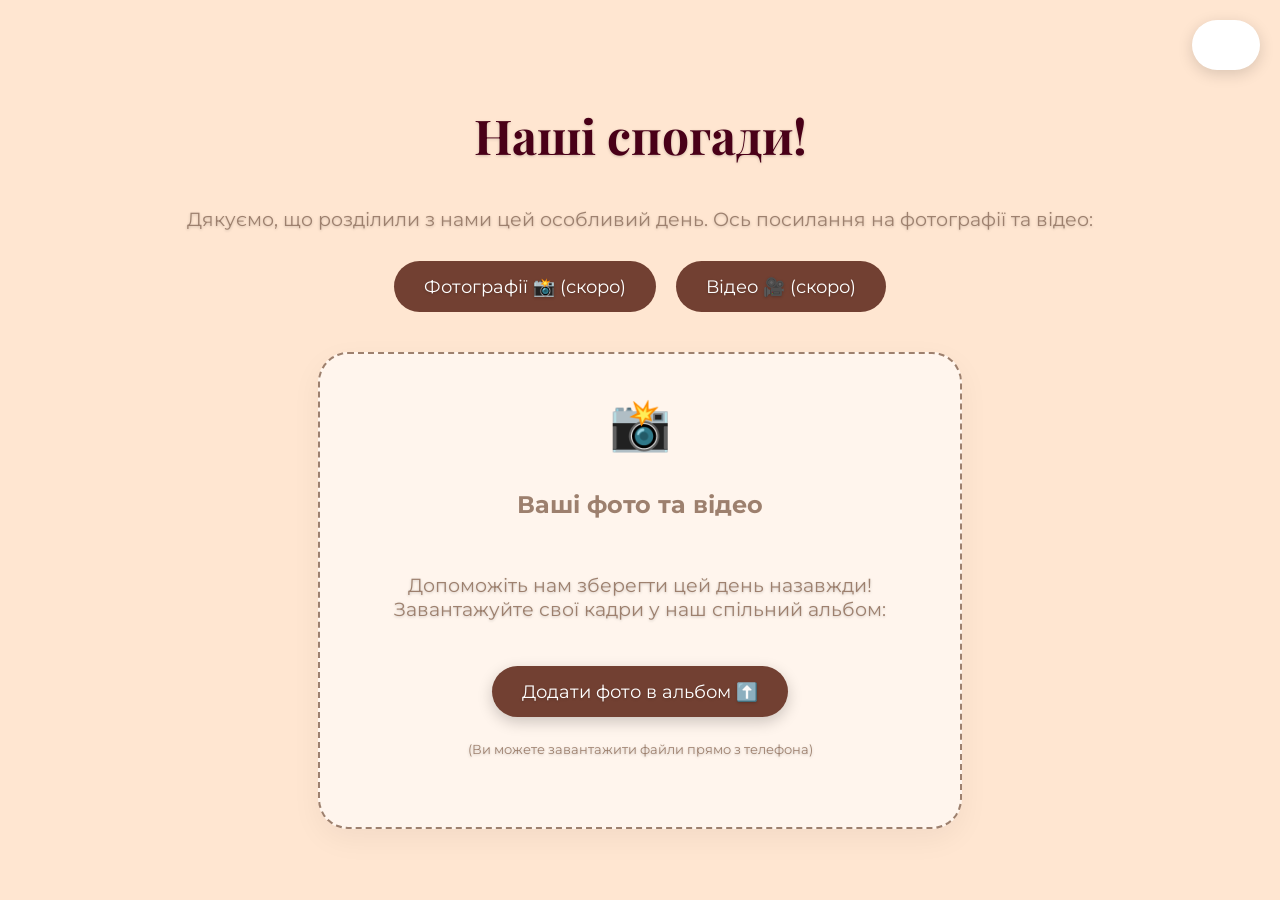
==== post_wedding.html @ 2c765aa4 "Update script.js" ====
<!DOCTYPE html>
<html lang="uk">
<head>
    <meta charset="UTF-8">
    <meta name="viewport" content="width=device-width, initial-scale=1.0">
    <title>Наші спогади!</title>
    <link rel="icon" href="data:image/svg+xml,<svg xmlns=%22http://www.w3.org/2000/svg%22 viewBox=%220 0 100 100%22><text y=%22.9em%22 font-size=%2290%22>📸</text></svg>">
    <link rel="preconnect" href="https://fonts.googleapis.com">
    <link rel="preconnect" href="https://fonts.gstatic.com" crossorigin>
    <link rel="preload" href="https://fonts.googleapis.com/css2?family=Playfair+Display:wght@400;600;700&family=Great+Vibes&family=Montserrat:wght@300;400&display=swap" as="style">
    <link href="https://fonts.googleapis.com/css2?family=Playfair+Display:wght@400;600;700&family=Great+Vibes&family=Montserrat:wght@300;400&display=swap" rel="stylesheet">
    <link rel="stylesheet" href="post_wedding.css">
</head>
<body>
    <audio id="postWeddingMusic" preload="metadata" autoplay loop playsinline>
        <source src="ZAYN_Dusk_Till_Dawn_feat_Sia128kb.mp3" type="audio/mpeg">
    </audio>

    <div class="player-controls">
        <div class="player-info">
            <div class="player-header">
                <div class="song-title">ZAYN - Dusk Till Dawn (ft. Sia)</div>
                <div class="equalizer">
                    <div class="eq-bar"></div>
                    <div class="eq-bar"></div>
                    <div class="eq-bar"></div>
                </div>
            </div>
            <div class="progress-container"><div id="progress-bar" class="progress-bar"></div></div>
            <div id="time-remaining" class="time-remaining">-0:00</div>
        </div>
        <button class="music-btn" onclick="toggleMusic()" aria-label="Play/Pause">🎵</button>
    </div>

    <h1>Наші спогади!</h1>
    <p>Дякуємо, що розділили з нами цей особливий день. Ось посилання на фотографії та відео:</p>
    <div class="links-container">
        <span class="link-btn disabled-link" aria-disabled="true">Фотографії 📸 (скоро)</span>
        <span class="link-btn disabled-link" aria-disabled="true">Відео 🎥 (скоро)</span>
    </div>

    <section class="upload-section">
        <div class="upload-card">
            <div class="upload-icon">📸</div>
            <h2>Ваші фото та відео</h2>
            <p>Допоможіть нам зберегти цей день назавжди! <br> Завантажуйте свої кадри у наш спільний альбом:</p>
            <a href="https://photos.app.goo.gl/canDLjngQ294ojXS7" class="link-btn" target="_blank" rel="noopener noreferrer">
                Додати фото в альбом ⬆️
            </a>
            <p style="font-size: 0.8em; margin-top: 10px; opacity: 0.7;">(Ви можете завантажити файли прямо з телефона)</p>
        </div>
    </section>

    <script src="post_wedding.js" defer></script>
</body>
</html>
---- post_wedding.css ----
:root{--vanilla:#ffe6d1;--almond:#9d806e;--coffee:#724032;--cabernet:#490018;--deep:#320010}body{margin:0;font-family:'Montserrat',sans-serif;background:var(--vanilla);color:var(--almond);display:flex;animation:backgroundTransition 15s ease infinite alternate;flex-direction:column;justify-content:center;align-items:center;min-height:100vh;text-align:center;padding:20px;box-sizing:border-box}h1{font-family:'Playfair Display',serif;font-size:3em;color:var(--cabernet);margin-bottom:20px}p{font-size:1.2em;margin-bottom:30px}.links-container{display:flex;flex-wrap:wrap;gap:20px;justify-content:center}.link-btn{display:inline-block;padding:15px 30px;background:var(--coffee);color:white;text-decoration:none;border-radius:30px;font-size:1.1em;transition:background 0.3s ease,transform 0.3s ease;box-shadow:0 5px 15px rgba(0,0,0,0.2)}.link-btn:hover{background:var(--cabernet);transform:translateY(-3px)}.player-controls{position:fixed;top:20px;right:20px;display:flex;align-items:center;gap:12px;z-index:1000;background:white;padding:6px 6px 6px 18px;border-radius:40px;box-shadow:0 4px 15px rgba(0,0,0,0.15);transition:all 0.5s cubic-bezier(0.4,0,0.2,1);max-width:44px;overflow:hidden;white-space:nowrap}.player-controls.active{max-width:300px}.music-btn{background:var(--vanilla);border:none;width:38px;height:38px;border-radius:50%;cursor:pointer;font-size:18px;display:flex;align-items:center;justify-content:center;flex-shrink:0;transition:background 0.3s}@keyframes fadeInUp{from{opacity:0;transform:translateY(20px)}to{opacity:1;transform:translateY(0)}}h1,p,.link-btn{opacity:0;animation:fadeInUp 0.8s ease-out forwards}.player-info{display:flex;flex-direction:column;min-width:140px;opacity:0;transition:opacity 0.3s ease}.player-controls.active .player-info{opacity:1}.player-header{display:flex;justify-content:space-between;align-items:center;margin-bottom:4px}.song-title{font-size:11px;font-weight:600;color:var(--coffee)}.equalizer{display:flex;align-items:flex-end;gap:2px;height:10px}.eq-bar{width:2px;height:100%;background:var(--cabernet);border-radius:1px;animation:equalize 1s ease-in-out infinite;transform-origin:bottom;animation-play-state:paused}.player-controls.active .eq-bar{animation-play-state:running}.eq-bar:nth-child(1){animation-duration:0.8s}.eq-bar:nth-child(2){animation-duration:1.2s}.eq-bar:nth-child(3){animation-duration:0.9s}@keyframes equalize{0%,100%{transform:scaleY(0.4)}50%{transform:scaleY(1)}}.progress-container{width:100%;height:3px;background:#eee;border-radius:2px}.progress-bar{height:100%;background:var(--cabernet);width:0%;transition:width 0.1s linear}.time-remaining{font-size:9px;color:var(--almond);text-align:right;margin-top:2px}h1{animation-delay:0.2s}p{animation-delay:0.4s}.link-btn:nth-child(1){animation-delay:0.7s}.link-btn:nth-child(2){animation-delay:0.9s}@media (max-width:768px){h1{font-size:2.5em}p{font-size:1em}.link-btn{padding:12px 25px;font-size:1em}.player-controls{top:10px;right:10px;padding:4px 4px 4px 12px;max-width:38px}.player-controls.active{max-width:220px}.music-btn{width:30px;height:30px;font-size:14px}.player-info{min-width:120px}.song-title{font-size:10px}.equalizer{height:8px;gap:1.5px}.eq-bar{width:1.5px}}@keyframes backgroundTransition{0%{background-color:var(--vanilla)}25%{background-color:#f0e0d0}50%{background-color:#e0d0c0}75%{background-color:var(--almond)}100%{background-color:var(--vanilla)}}h1,p,.link-btn{text-shadow:0 1px 3px rgba(0,0,0,0.2)}.upload-section{margin-top:40px;width:100%;max-width:600px;padding:40px 20px;background:rgba(255,255,255,0.6);border-radius:30px;box-shadow:0 10px 30px rgba(0,0,0,0.05);border:2px dashed var(--almond);transition:transform 0.3s ease}.upload-card{display:flex;flex-direction:column;align-items:center;gap:15px}.upload-icon{font-size:50px;animation:bounce 2s infinite}@keyframes bounce{0%,20%,50%,80%,100%{transform:translateY(0)}40%{transform:translateY(-10px)}60%{transform:translateY(-5px)}}.comment-section{margin-top:40px;width:100%;max-width:600px;padding:40px 20px;background:rgba(255,255,255,0.5);border-radius:20px;box-shadow:0 10px 30px rgba(0,0,0,0.05)}form#commentForm{display:flex;flex-direction:column;gap:15px;margin-bottom:30px}#commentForm input,#commentForm textarea{padding:15px;border-radius:15px;border:1px solid var(--almond);background:white;font-family:inherit;outline:none}#commentForm textarea{min-height:100px;resize:vertical}.comments-list{text-align:left;display:flex;flex-direction:column;gap:15px}.comment-item{background:white;padding:15px;border-radius:15px;box-shadow:0 2px 10px rgba(0,0,0,0.05);opacity:0;transform:translateY(20px)}.comment-name{font-weight:bold;color:var(--cabernet);margin-bottom:5px;display:block}.comment-text{font-size:0.95em;line-height:1.4;color:var(--coffee)}.comment-item.animate-in{animation:fadeInUp 0.5s ease-out forwards}.disabled-link{opacity:.65;cursor:default;pointer-events:none;box-shadow:none}.disabled-link:hover{background:var(--coffee);transform:none}
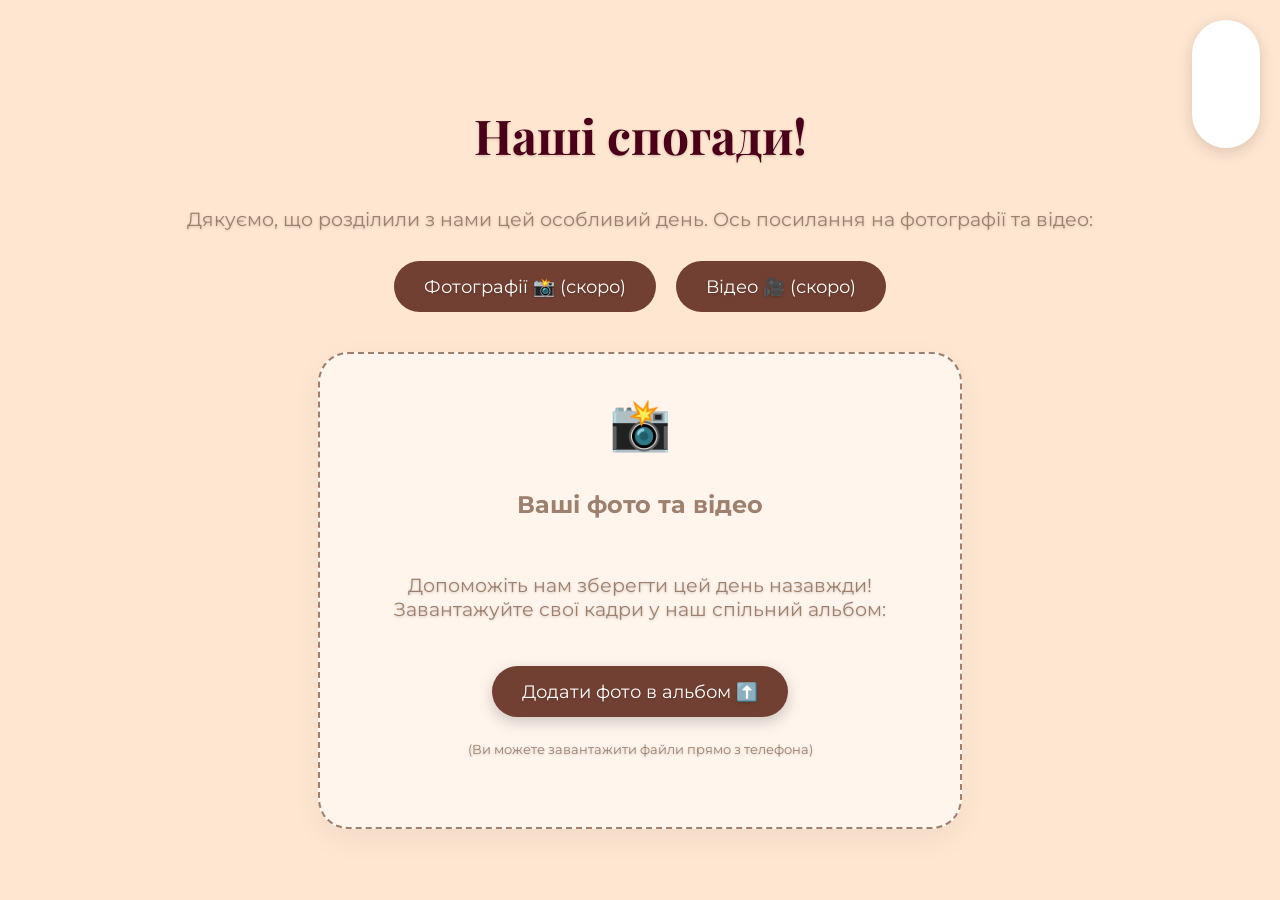
==== commit d0e91b96: "Update post_wedding.js" ====
--- a/post_wedding.html
+++ b/post_wedding.html
@@ -12,7 +12,7 @@
     <link rel="stylesheet" href="post_wedding.css">
 </head>
 <body>
-    <audio id="postWeddingMusic" preload="metadata" autoplay loop playsinline>
+    <audio id="postWeddingMusic" preload="metadata" loop playsinline>
         <source src="ZAYN_Dusk_Till_Dawn_feat_Sia128kb.mp3" type="audio/mpeg">
     </audio>
 
@@ -29,7 +29,10 @@
             <div class="progress-container"><div id="progress-bar" class="progress-bar"></div></div>
             <div id="time-remaining" class="time-remaining">-0:00</div>
         </div>
-        <button class="music-btn" onclick="toggleMusic()" aria-label="Play/Pause">🎵</button>
+        <div class="music-control">
+            <button id="musicToggleBtn" class="music-btn" onclick="toggleMusic()" aria-label="Play/Pause" aria-pressed="false">🎵</button>
+            <div id="musicHint" class="music-hint">Натисніть кнопку, щоб увімкнути музику</div>
+        </div>
     </div>
 
     <h1>Наші спогади!</h1>
--- a/post_wedding.css
+++ b/post_wedding.css
@@ -1 +1 @@
-:root{--vanilla:#ffe6d1;--almond:#9d806e;--coffee:#724032;--cabernet:#490018;--deep:#320010}body{margin:0;font-family:'Montserrat',sans-serif;background:var(--vanilla);color:var(--almond);display:flex;animation:backgroundTransition 15s ease infinite alternate;flex-direction:column;justify-content:center;align-items:center;min-height:100vh;text-align:center;padding:20px;box-sizing:border-box}h1{font-family:'Playfair Display',serif;font-size:3em;color:var(--cabernet);margin-bottom:20px}p{font-size:1.2em;margin-bottom:30px}.links-container{display:flex;flex-wrap:wrap;gap:20px;justify-content:center}.link-btn{display:inline-block;padding:15px 30px;background:var(--coffee);color:white;text-decoration:none;border-radius:30px;font-size:1.1em;transition:background 0.3s ease,transform 0.3s ease;box-shadow:0 5px 15px rgba(0,0,0,0.2)}.link-btn:hover{background:var(--cabernet);transform:translateY(-3px)}.player-controls{position:fixed;top:20px;right:20px;display:flex;align-items:center;gap:12px;z-index:1000;background:white;padding:6px 6px 6px 18px;border-radius:40px;box-shadow:0 4px 15px rgba(0,0,0,0.15);transition:all 0.5s cubic-bezier(0.4,0,0.2,1);max-width:44px;overflow:hidden;white-space:nowrap}.player-controls.active{max-width:300px}.music-btn{background:var(--vanilla);border:none;width:38px;height:38px;border-radius:50%;cursor:pointer;font-size:18px;display:flex;align-items:center;justify-content:center;flex-shrink:0;transition:background 0.3s}@keyframes fadeInUp{from{opacity:0;transform:translateY(20px)}to{opacity:1;transform:translateY(0)}}h1,p,.link-btn{opacity:0;animation:fadeInUp 0.8s ease-out forwards}.player-info{display:flex;flex-direction:column;min-width:140px;opacity:0;transition:opacity 0.3s ease}.player-controls.active .player-info{opacity:1}.player-header{display:flex;justify-content:space-between;align-items:center;margin-bottom:4px}.song-title{font-size:11px;font-weight:600;color:var(--coffee)}.equalizer{display:flex;align-items:flex-end;gap:2px;height:10px}.eq-bar{width:2px;height:100%;background:var(--cabernet);border-radius:1px;animation:equalize 1s ease-in-out infinite;transform-origin:bottom;animation-play-state:paused}.player-controls.active .eq-bar{animation-play-state:running}.eq-bar:nth-child(1){animation-duration:0.8s}.eq-bar:nth-child(2){animation-duration:1.2s}.eq-bar:nth-child(3){animation-duration:0.9s}@keyframes equalize{0%,100%{transform:scaleY(0.4)}50%{transform:scaleY(1)}}.progress-container{width:100%;height:3px;background:#eee;border-radius:2px}.progress-bar{height:100%;background:var(--cabernet);width:0%;transition:width 0.1s linear}.time-remaining{font-size:9px;color:var(--almond);text-align:right;margin-top:2px}h1{animation-delay:0.2s}p{animation-delay:0.4s}.link-btn:nth-child(1){animation-delay:0.7s}.link-btn:nth-child(2){animation-delay:0.9s}@media (max-width:768px){h1{font-size:2.5em}p{font-size:1em}.link-btn{padding:12px 25px;font-size:1em}.player-controls{top:10px;right:10px;padding:4px 4px 4px 12px;max-width:38px}.player-controls.active{max-width:220px}.music-btn{width:30px;height:30px;font-size:14px}.player-info{min-width:120px}.song-title{font-size:10px}.equalizer{height:8px;gap:1.5px}.eq-bar{width:1.5px}}@keyframes backgroundTransition{0%{background-color:var(--vanilla)}25%{background-color:#f0e0d0}50%{background-color:#e0d0c0}75%{background-color:var(--almond)}100%{background-color:var(--vanilla)}}h1,p,.link-btn{text-shadow:0 1px 3px rgba(0,0,0,0.2)}.upload-section{margin-top:40px;width:100%;max-width:600px;padding:40px 20px;background:rgba(255,255,255,0.6);border-radius:30px;box-shadow:0 10px 30px rgba(0,0,0,0.05);border:2px dashed var(--almond);transition:transform 0.3s ease}.upload-card{display:flex;flex-direction:column;align-items:center;gap:15px}.upload-icon{font-size:50px;animation:bounce 2s infinite}@keyframes bounce{0%,20%,50%,80%,100%{transform:translateY(0)}40%{transform:translateY(-10px)}60%{transform:translateY(-5px)}}.comment-section{margin-top:40px;width:100%;max-width:600px;padding:40px 20px;background:rgba(255,255,255,0.5);border-radius:20px;box-shadow:0 10px 30px rgba(0,0,0,0.05)}form#commentForm{display:flex;flex-direction:column;gap:15px;margin-bottom:30px}#commentForm input,#commentForm textarea{padding:15px;border-radius:15px;border:1px solid var(--almond);background:white;font-family:inherit;outline:none}#commentForm textarea{min-height:100px;resize:vertical}.comments-list{text-align:left;display:flex;flex-direction:column;gap:15px}.comment-item{background:white;padding:15px;border-radius:15px;box-shadow:0 2px 10px rgba(0,0,0,0.05);opacity:0;transform:translateY(20px)}.comment-name{font-weight:bold;color:var(--cabernet);margin-bottom:5px;display:block}.comment-text{font-size:0.95em;line-height:1.4;color:var(--coffee)}.comment-item.animate-in{animation:fadeInUp 0.5s ease-out forwards}.disabled-link{opacity:.65;cursor:default;pointer-events:none;box-shadow:none}.disabled-link:hover{background:var(--coffee);transform:none}
+:root{--vanilla:#ffe6d1;--almond:#9d806e;--coffee:#724032;--cabernet:#490018;--deep:#320010}body{margin:0;font-family:'Montserrat',sans-serif;background:var(--vanilla);color:var(--almond);display:flex;animation:backgroundTransition 15s ease infinite alternate;flex-direction:column;justify-content:center;align-items:center;min-height:100vh;text-align:center;padding:20px;box-sizing:border-box}h1{font-family:'Playfair Display',serif;font-size:3em;color:var(--cabernet);margin-bottom:20px}p{font-size:1.2em;margin-bottom:30px}.links-container{display:flex;flex-wrap:wrap;gap:20px;justify-content:center}.link-btn{display:inline-block;padding:15px 30px;background:var(--coffee);color:white;text-decoration:none;border-radius:30px;font-size:1.1em;transition:background 0.3s ease,transform 0.3s ease;box-shadow:0 5px 15px rgba(0,0,0,0.2)}.link-btn:hover{background:var(--cabernet);transform:translateY(-3px)}.player-controls{position:fixed;top:20px;right:20px;display:flex;align-items:center;gap:12px;z-index:1000;background:white;padding:6px 6px 6px 18px;border-radius:40px;box-shadow:0 4px 15px rgba(0,0,0,0.15);transition:all 0.5s cubic-bezier(0.4,0,0.2,1);max-width:44px;overflow:hidden;white-space:nowrap}.player-controls.active{max-width:300px}.music-control{display:flex;flex-direction:column;align-items:center;gap:6px}.music-btn{background:var(--vanilla);border:none;width:38px;height:38px;border-radius:50%;cursor:pointer;font-size:18px;display:flex;align-items:center;justify-content:center;flex-shrink:0;transition:background 0.3s}.music-hint{font-size:0.75em;color:var(--almond);opacity:0.8;max-width:140px;line-height:1.2}.player-controls .music-hint{white-space:normal;text-align:center;}@keyframes fadeInUp{from{opacity:0;transform:translateY(20px)}to{opacity:1;transform:translateY(0)}}h1,p,.link-btn{opacity:0;animation:fadeInUp 0.8s ease-out forwards}.player-info{display:flex;flex-direction:column;min-width:140px;opacity:0;transition:opacity 0.3s ease}.player-controls.active .player-info{opacity:1}.player-header{display:flex;justify-content:space-between;align-items:center;margin-bottom:4px}.song-title{font-size:11px;font-weight:600;color:var(--coffee)}.equalizer{display:flex;align-items:flex-end;gap:2px;height:10px}.eq-bar{width:2px;height:100%;background:var(--cabernet);border-radius:1px;animation:equalize 1s ease-in-out infinite;transform-origin:bottom;animation-play-state:paused}.player-controls.active .eq-bar{animation-play-state:running}.eq-bar:nth-child(1){animation-duration:0.8s}.eq-bar:nth-child(2){animation-duration:1.2s}.eq-bar:nth-child(3){animation-duration:0.9s}@keyframes equalize{0%,100%{transform:scaleY(0.4)}50%{transform:scaleY(1)}}.progress-container{width:100%;height:3px;background:#eee;border-radius:2px}.progress-bar{height:100%;background:var(--cabernet);width:0%;transition:width 0.1s linear}.time-remaining{font-size:9px;color:var(--almond);text-align:right;margin-top:2px}h1{animation-delay:0.2s}p{animation-delay:0.4s}.link-btn:nth-child(1){animation-delay:0.7s}.link-btn:nth-child(2){animation-delay:0.9s}@media (max-width:768px){h1{font-size:2.5em}p{font-size:1em}.link-btn{padding:12px 25px;font-size:1em}.player-controls{top:10px;right:10px;padding:4px 4px 4px 12px;max-width:38px}.player-controls.active{max-width:220px}.music-btn{width:30px;height:30px;font-size:14px}.player-info{min-width:120px}.song-title{font-size:10px}.equalizer{height:8px;gap:1.5px}.eq-bar{width:1.5px}}@keyframes backgroundTransition{0%{background-color:var(--vanilla)}25%{background-color:#f0e0d0}50%{background-color:#e0d0c0}75%{background-color:var(--almond)}100%{background-color:var(--vanilla)}}h1,p,.link-btn{text-shadow:0 1px 3px rgba(0,0,0,0.2)}.upload-section{margin-top:40px;width:100%;max-width:600px;padding:40px 20px;background:rgba(255,255,255,0.6);border-radius:30px;box-shadow:0 10px 30px rgba(0,0,0,0.05);border:2px dashed var(--almond);transition:transform 0.3s ease}.upload-card{display:flex;flex-direction:column;align-items:center;gap:15px}.upload-icon{font-size:50px;animation:bounce 2s infinite}@keyframes bounce{0%,20%,50%,80%,100%{transform:translateY(0)}40%{transform:translateY(-10px)}60%{transform:translateY(-5px)}}.comment-section{margin-top:40px;width:100%;max-width:600px;padding:40px 20px;background:rgba(255,255,255,0.5);border-radius:20px;box-shadow:0 10px 30px rgba(0,0,0,0.05)}form#commentForm{display:flex;flex-direction:column;gap:15px;margin-bottom:30px}#commentForm input,#commentForm textarea{padding:15px;border-radius:15px;border:1px solid var(--almond);background:white;font-family:inherit;outline:none}#commentForm textarea{min-height:100px;resize:vertical}.comments-list{text-align:left;display:flex;flex-direction:column;gap:15px}.comment-item{background:white;padding:15px;border-radius:15px;box-shadow:0 2px 10px rgba(0,0,0,0.05);opacity:0;transform:translateY(20px)}.comment-name{font-weight:bold;color:var(--cabernet);margin-bottom:5px;display:block}.comment-text{font-size:0.95em;line-height:1.4;color:var(--coffee)}.comment-item.animate-in{animation:fadeInUp 0.5s ease-out forwards}.disabled-link{opacity:.65;cursor:default;pointer-events:none;box-shadow:none}.disabled-link:hover{background:var(--coffee);transform:none}
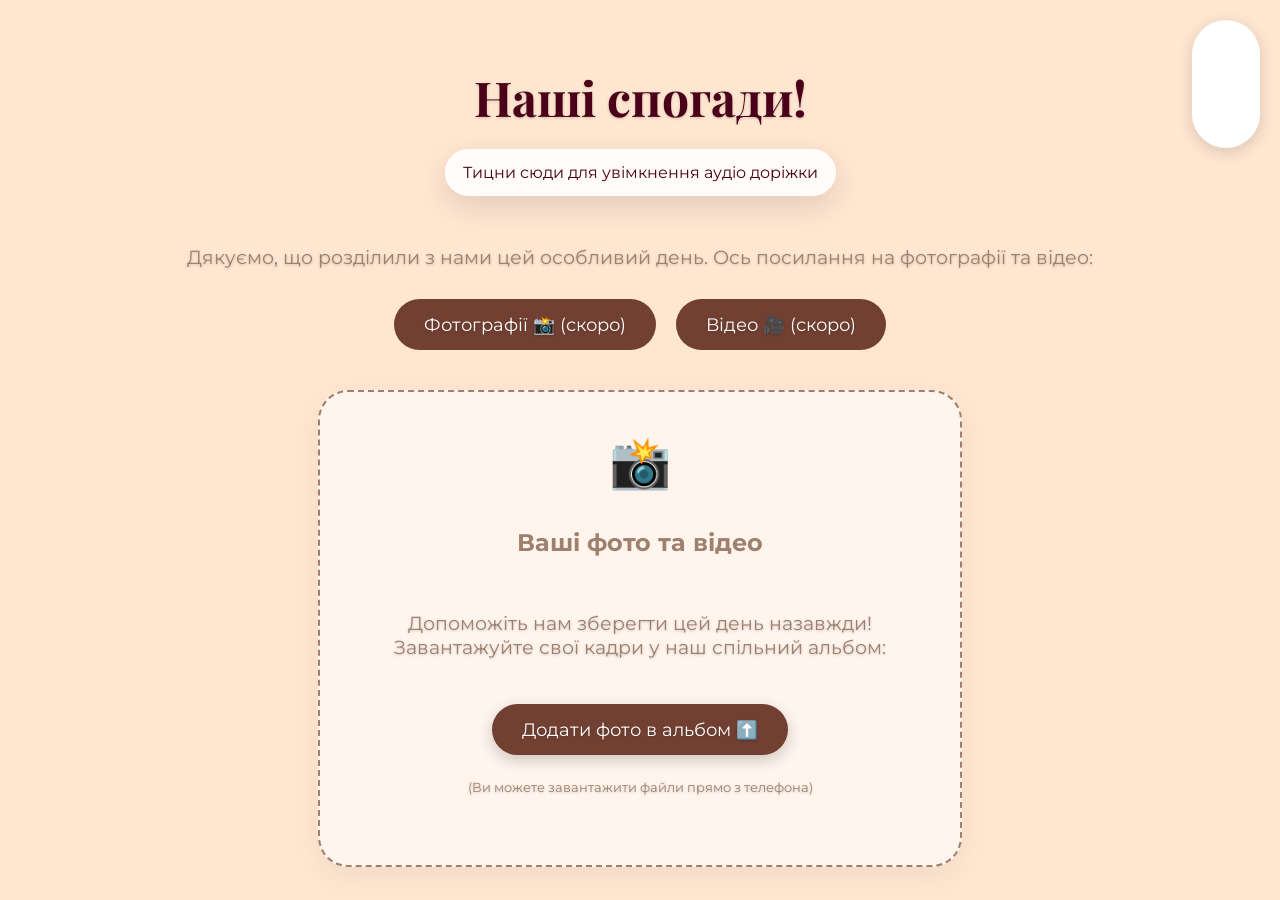
==== commit d050f35f: "Update google-apps-script-new.gs" ====
--- a/post_wedding.html
+++ b/post_wedding.html
@@ -12,7 +12,7 @@
     <link rel="stylesheet" href="post_wedding.css">
 </head>
 <body>
-    <audio id="postWeddingMusic" preload="metadata" loop playsinline>
+    <audio id="postWeddingMusic" preload="metadata" loop playsinline muted>
         <source src="ZAYN_Dusk_Till_Dawn_feat_Sia128kb.mp3" type="audio/mpeg">
     </audio>
 
@@ -31,11 +31,12 @@
         </div>
         <div class="music-control">
             <button id="musicToggleBtn" class="music-btn" onclick="toggleMusic()" aria-label="Play/Pause" aria-pressed="false">🎵</button>
-            <div id="musicHint" class="music-hint">Натисніть кнопку, щоб увімкнути музику</div>
+            <div id="musicHint" class="music-hint">Тицни сюди для увімкнення аудіо доріжки</div>
         </div>
     </div>
 
     <h1>Наші спогади!</h1>
+    <div class="post-audio-hint">Тицни сюди для увімкнення аудіо доріжки</div>
     <p>Дякуємо, що розділили з нами цей особливий день. Ось посилання на фотографії та відео:</p>
     <div class="links-container">
         <span class="link-btn disabled-link" aria-disabled="true">Фотографії 📸 (скоро)</span>
--- a/post_wedding.css
+++ b/post_wedding.css
@@ -1 +1 @@
-:root{--vanilla:#ffe6d1;--almond:#9d806e;--coffee:#724032;--cabernet:#490018;--deep:#320010}body{margin:0;font-family:'Montserrat',sans-serif;background:var(--vanilla);color:var(--almond);display:flex;animation:backgroundTransition 15s ease infinite alternate;flex-direction:column;justify-content:center;align-items:center;min-height:100vh;text-align:center;padding:20px;box-sizing:border-box}h1{font-family:'Playfair Display',serif;font-size:3em;color:var(--cabernet);margin-bottom:20px}p{font-size:1.2em;margin-bottom:30px}.links-container{display:flex;flex-wrap:wrap;gap:20px;justify-content:center}.link-btn{display:inline-block;padding:15px 30px;background:var(--coffee);color:white;text-decoration:none;border-radius:30px;font-size:1.1em;transition:background 0.3s ease,transform 0.3s ease;box-shadow:0 5px 15px rgba(0,0,0,0.2)}.link-btn:hover{background:var(--cabernet);transform:translateY(-3px)}.player-controls{position:fixed;top:20px;right:20px;display:flex;align-items:center;gap:12px;z-index:1000;background:white;padding:6px 6px 6px 18px;border-radius:40px;box-shadow:0 4px 15px rgba(0,0,0,0.15);transition:all 0.5s cubic-bezier(0.4,0,0.2,1);max-width:44px;overflow:hidden;white-space:nowrap}.player-controls.active{max-width:300px}.music-control{display:flex;flex-direction:column;align-items:center;gap:6px}.music-btn{background:var(--vanilla);border:none;width:38px;height:38px;border-radius:50%;cursor:pointer;font-size:18px;display:flex;align-items:center;justify-content:center;flex-shrink:0;transition:background 0.3s}.music-hint{font-size:0.75em;color:var(--almond);opacity:0.8;max-width:140px;line-height:1.2}.player-controls .music-hint{white-space:normal;text-align:center;}@keyframes fadeInUp{from{opacity:0;transform:translateY(20px)}to{opacity:1;transform:translateY(0)}}h1,p,.link-btn{opacity:0;animation:fadeInUp 0.8s ease-out forwards}.player-info{display:flex;flex-direction:column;min-width:140px;opacity:0;transition:opacity 0.3s ease}.player-controls.active .player-info{opacity:1}.player-header{display:flex;justify-content:space-between;align-items:center;margin-bottom:4px}.song-title{font-size:11px;font-weight:600;color:var(--coffee)}.equalizer{display:flex;align-items:flex-end;gap:2px;height:10px}.eq-bar{width:2px;height:100%;background:var(--cabernet);border-radius:1px;animation:equalize 1s ease-in-out infinite;transform-origin:bottom;animation-play-state:paused}.player-controls.active .eq-bar{animation-play-state:running}.eq-bar:nth-child(1){animation-duration:0.8s}.eq-bar:nth-child(2){animation-duration:1.2s}.eq-bar:nth-child(3){animation-duration:0.9s}@keyframes equalize{0%,100%{transform:scaleY(0.4)}50%{transform:scaleY(1)}}.progress-container{width:100%;height:3px;background:#eee;border-radius:2px}.progress-bar{height:100%;background:var(--cabernet);width:0%;transition:width 0.1s linear}.time-remaining{font-size:9px;color:var(--almond);text-align:right;margin-top:2px}h1{animation-delay:0.2s}p{animation-delay:0.4s}.link-btn:nth-child(1){animation-delay:0.7s}.link-btn:nth-child(2){animation-delay:0.9s}@media (max-width:768px){h1{font-size:2.5em}p{font-size:1em}.link-btn{padding:12px 25px;font-size:1em}.player-controls{top:10px;right:10px;padding:4px 4px 4px 12px;max-width:38px}.player-controls.active{max-width:220px}.music-btn{width:30px;height:30px;font-size:14px}.player-info{min-width:120px}.song-title{font-size:10px}.equalizer{height:8px;gap:1.5px}.eq-bar{width:1.5px}}@keyframes backgroundTransition{0%{background-color:var(--vanilla)}25%{background-color:#f0e0d0}50%{background-color:#e0d0c0}75%{background-color:var(--almond)}100%{background-color:var(--vanilla)}}h1,p,.link-btn{text-shadow:0 1px 3px rgba(0,0,0,0.2)}.upload-section{margin-top:40px;width:100%;max-width:600px;padding:40px 20px;background:rgba(255,255,255,0.6);border-radius:30px;box-shadow:0 10px 30px rgba(0,0,0,0.05);border:2px dashed var(--almond);transition:transform 0.3s ease}.upload-card{display:flex;flex-direction:column;align-items:center;gap:15px}.upload-icon{font-size:50px;animation:bounce 2s infinite}@keyframes bounce{0%,20%,50%,80%,100%{transform:translateY(0)}40%{transform:translateY(-10px)}60%{transform:translateY(-5px)}}.comment-section{margin-top:40px;width:100%;max-width:600px;padding:40px 20px;background:rgba(255,255,255,0.5);border-radius:20px;box-shadow:0 10px 30px rgba(0,0,0,0.05)}form#commentForm{display:flex;flex-direction:column;gap:15px;margin-bottom:30px}#commentForm input,#commentForm textarea{padding:15px;border-radius:15px;border:1px solid var(--almond);background:white;font-family:inherit;outline:none}#commentForm textarea{min-height:100px;resize:vertical}.comments-list{text-align:left;display:flex;flex-direction:column;gap:15px}.comment-item{background:white;padding:15px;border-radius:15px;box-shadow:0 2px 10px rgba(0,0,0,0.05);opacity:0;transform:translateY(20px)}.comment-name{font-weight:bold;color:var(--cabernet);margin-bottom:5px;display:block}.comment-text{font-size:0.95em;line-height:1.4;color:var(--coffee)}.comment-item.animate-in{animation:fadeInUp 0.5s ease-out forwards}.disabled-link{opacity:.65;cursor:default;pointer-events:none;box-shadow:none}.disabled-link:hover{background:var(--coffee);transform:none}
+:root{--vanilla:#ffe6d1;--almond:#9d806e;--coffee:#724032;--cabernet:#490018;--deep:#320010}body{margin:0;font-family:'Montserrat',sans-serif;background:var(--vanilla);color:var(--almond);display:flex;animation:backgroundTransition 15s ease infinite alternate;flex-direction:column;justify-content:center;align-items:center;min-height:100vh;text-align:center;padding:20px;box-sizing:border-box}h1{font-family:'Playfair Display',serif;font-size:3em;color:var(--cabernet);margin-bottom:20px}p{font-size:1.2em;margin-bottom:30px}.links-container{display:flex;flex-wrap:wrap;gap:20px;justify-content:center}.link-btn{display:inline-block;padding:15px 30px;background:var(--coffee);color:white;text-decoration:none;border-radius:30px;font-size:1.1em;transition:background 0.3s ease,transform 0.3s ease;box-shadow:0 5px 15px rgba(0,0,0,0.2)}.link-btn:hover{background:var(--cabernet);transform:translateY(-3px)}.player-controls{position:fixed;top:20px;right:20px;display:flex;align-items:center;gap:12px;z-index:1000;background:white;padding:6px 6px 6px 18px;border-radius:40px;box-shadow:0 4px 15px rgba(0,0,0,0.15);transition:all 0.5s cubic-bezier(0.4,0,0.2,1);max-width:44px;overflow:hidden;white-space:nowrap}.player-controls.active{max-width:300px}.music-control{display:flex;flex-direction:column;align-items:center;gap:6px}.music-btn{background:var(--vanilla);border:none;width:38px;height:38px;border-radius:50%;cursor:pointer;font-size:18px;display:flex;align-items:center;justify-content:center;flex-shrink:0;transition:background 0.3s}.music-hint{font-size:0.75em;color:var(--almond);opacity:0.8;max-width:140px;line-height:1.2}.player-controls .music-hint{white-space:normal;text-align:center;}.post-audio-hint{margin:0 auto 30px;max-width:560px;background:rgba(255,255,255,0.9);color:var(--cabernet);border-radius:24px;padding:14px 18px;font-size:1em;box-shadow:0 10px 30px rgba(0,0,0,0.12)}@keyframes fadeInUp{from{opacity:0;transform:translateY(20px)}to{opacity:1;transform:translateY(0)}}h1,p,.link-btn{opacity:0;animation:fadeInUp 0.8s ease-out forwards}.player-info{display:flex;flex-direction:column;min-width:140px;opacity:0;transition:opacity 0.3s ease}.player-controls.active .player-info{opacity:1}.player-header{display:flex;justify-content:space-between;align-items:center;margin-bottom:4px}.song-title{font-size:11px;font-weight:600;color:var(--coffee)}.equalizer{display:flex;align-items:flex-end;gap:2px;height:10px}.eq-bar{width:2px;height:100%;background:var(--cabernet);border-radius:1px;animation:equalize 1s ease-in-out infinite;transform-origin:bottom;animation-play-state:paused}.player-controls.active .eq-bar{animation-play-state:running}.eq-bar:nth-child(1){animation-duration:0.8s}.eq-bar:nth-child(2){animation-duration:1.2s}.eq-bar:nth-child(3){animation-duration:0.9s}@keyframes equalize{0%,100%{transform:scaleY(0.4)}50%{transform:scaleY(1)}}.progress-container{width:100%;height:3px;background:#eee;border-radius:2px}.progress-bar{height:100%;background:var(--cabernet);width:0%;transition:width 0.1s linear}.time-remaining{font-size:9px;color:var(--almond);text-align:right;margin-top:2px}h1{animation-delay:0.2s}p{animation-delay:0.4s}.link-btn:nth-child(1){animation-delay:0.7s}.link-btn:nth-child(2){animation-delay:0.9s}@media (max-width:768px){h1{font-size:2.5em}p{font-size:1em}.link-btn{padding:12px 25px;font-size:1em}.player-controls{top:10px;right:10px;padding:4px 4px 4px 12px;max-width:38px}.player-controls.active{max-width:220px}.music-btn{width:30px;height:30px;font-size:14px}.player-info{min-width:120px}.song-title{font-size:10px}.equalizer{height:8px;gap:1.5px}.eq-bar{width:1.5px}}@keyframes backgroundTransition{0%{background-color:var(--vanilla)}25%{background-color:#f0e0d0}50%{background-color:#e0d0c0}75%{background-color:var(--almond)}100%{background-color:var(--vanilla)}}h1,p,.link-btn{text-shadow:0 1px 3px rgba(0,0,0,0.2)}.upload-section{margin-top:40px;width:100%;max-width:600px;padding:40px 20px;background:rgba(255,255,255,0.6);border-radius:30px;box-shadow:0 10px 30px rgba(0,0,0,0.05);border:2px dashed var(--almond);transition:transform 0.3s ease}.upload-card{display:flex;flex-direction:column;align-items:center;gap:15px}.upload-icon{font-size:50px;animation:bounce 2s infinite}@keyframes bounce{0%,20%,50%,80%,100%{transform:translateY(0)}40%{transform:translateY(-10px)}60%{transform:translateY(-5px)}}.comment-section{margin-top:40px;width:100%;max-width:600px;padding:40px 20px;background:rgba(255,255,255,0.5);border-radius:20px;box-shadow:0 10px 30px rgba(0,0,0,0.05)}form#commentForm{display:flex;flex-direction:column;gap:15px;margin-bottom:30px}#commentForm input,#commentForm textarea{padding:15px;border-radius:15px;border:1px solid var(--almond);background:white;font-family:inherit;outline:none}#commentForm textarea{min-height:100px;resize:vertical}.comments-list{text-align:left;display:flex;flex-direction:column;gap:15px}.comment-item{background:white;padding:15px;border-radius:15px;box-shadow:0 2px 10px rgba(0,0,0,0.05);opacity:0;transform:translateY(20px)}.comment-name{font-weight:bold;color:var(--cabernet);margin-bottom:5px;display:block}.comment-text{font-size:0.95em;line-height:1.4;color:var(--coffee)}.comment-item.animate-in{animation:fadeInUp 0.5s ease-out forwards}.disabled-link{opacity:.65;cursor:default;pointer-events:none;box-shadow:none}.disabled-link:hover{background:var(--coffee);transform:none}
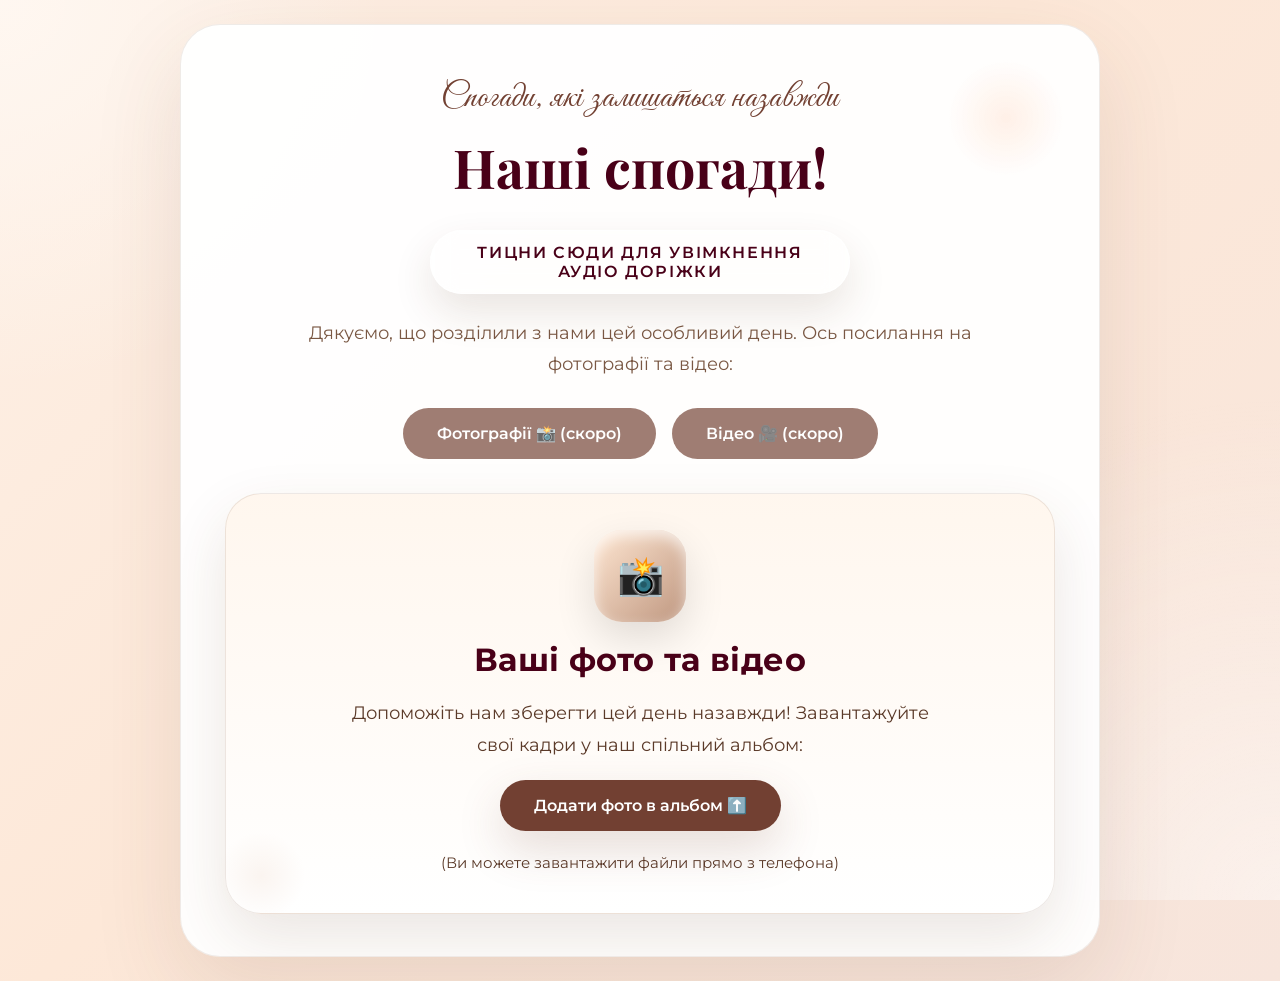
==== commit c71d6906: "Update post_wedding.js" ====
--- a/post_wedding.html
+++ b/post_wedding.html
@@ -1,4 +1,4 @@
-<!DOCTYPE html>
+﻿<!DOCTYPE html>
 <html lang="uk">
 <head>
     <meta charset="UTF-8">
@@ -35,25 +35,36 @@
         </div>
     </div>
 
-    <h1>Наші спогади!</h1>
-    <div class="post-audio-hint">Тицни сюди для увімкнення аудіо доріжки</div>
-    <p>Дякуємо, що розділили з нами цей особливий день. Ось посилання на фотографії та відео:</p>
-    <div class="links-container">
-        <span class="link-btn disabled-link" aria-disabled="true">Фотографії 📸 (скоро)</span>
-        <span class="link-btn disabled-link" aria-disabled="true">Відео 🎥 (скоро)</span>
+    <div class="page-shell">
+        <div class="page-card">
+            <div class="page-header">
+                <span class="page-label">Спогади, які залишаться назавжди</span>
+                <h1>Наші спогади!</h1>
+            </div>
+
+            <div class="intro-copy">
+                <div class="post-audio-hint">Тицни сюди для увімкнення аудіо доріжки</div>
+                <p>Дякуємо, що розділили з нами цей особливий день. Ось посилання на фотографії та відео:</p>
+            </div>
+
+            <div class="links-container">
+                <span class="link-btn disabled-link" aria-disabled="true">Фотографії 📸 (скоро)</span>
+                <span class="link-btn disabled-link" aria-disabled="true">Відео 🎥 (скоро)</span>
+            </div>
+
+            <section class="upload-section">
+                <div class="upload-card">
+                    <div class="upload-icon">📸</div>
+                    <h2>Ваші фото та відео</h2>
+                    <p>Допоможіть нам зберегти цей день назавжди! Завантажуйте свої кадри у наш спільний альбом:</p>
+                    <a href="https://photos.app.goo.gl/canDLjngQ294ojXS7" class="link-btn" target="_blank" rel="noopener noreferrer">
+                        Додати фото в альбом ⬆️
+                    </a>
+                    <p class="upload-note">(Ви можете завантажити файли прямо з телефона)</p>
+                </div>
+            </section>
+        </div>
     </div>
-
-    <section class="upload-section">
-        <div class="upload-card">
-            <div class="upload-icon">📸</div>
-            <h2>Ваші фото та відео</h2>
-            <p>Допоможіть нам зберегти цей день назавжди! <br> Завантажуйте свої кадри у наш спільний альбом:</p>
-            <a href="https://photos.app.goo.gl/canDLjngQ294ojXS7" class="link-btn" target="_blank" rel="noopener noreferrer">
-                Додати фото в альбом ⬆️
-            </a>
-            <p style="font-size: 0.8em; margin-top: 10px; opacity: 0.7;">(Ви можете завантажити файли прямо з телефона)</p>
-        </div>
-    </section>
 
     <script src="post_wedding.js" defer></script>
 </body>
--- a/post_wedding.css
+++ b/post_wedding.css
@@ -1 +1,446 @@
-:root{--vanilla:#ffe6d1;--almond:#9d806e;--coffee:#724032;--cabernet:#490018;--deep:#320010}body{margin:0;font-family:'Montserrat',sans-serif;background:var(--vanilla);color:var(--almond);display:flex;animation:backgroundTransition 15s ease infinite alternate;flex-direction:column;justify-content:center;align-items:center;min-height:100vh;text-align:center;padding:20px;box-sizing:border-box}h1{font-family:'Playfair Display',serif;font-size:3em;color:var(--cabernet);margin-bottom:20px}p{font-size:1.2em;margin-bottom:30px}.links-container{display:flex;flex-wrap:wrap;gap:20px;justify-content:center}.link-btn{display:inline-block;padding:15px 30px;background:var(--coffee);color:white;text-decoration:none;border-radius:30px;font-size:1.1em;transition:background 0.3s ease,transform 0.3s ease;box-shadow:0 5px 15px rgba(0,0,0,0.2)}.link-btn:hover{background:var(--cabernet);transform:translateY(-3px)}.player-controls{position:fixed;top:20px;right:20px;display:flex;align-items:center;gap:12px;z-index:1000;background:white;padding:6px 6px 6px 18px;border-radius:40px;box-shadow:0 4px 15px rgba(0,0,0,0.15);transition:all 0.5s cubic-bezier(0.4,0,0.2,1);max-width:44px;overflow:hidden;white-space:nowrap}.player-controls.active{max-width:300px}.music-control{display:flex;flex-direction:column;align-items:center;gap:6px}.music-btn{background:var(--vanilla);border:none;width:38px;height:38px;border-radius:50%;cursor:pointer;font-size:18px;display:flex;align-items:center;justify-content:center;flex-shrink:0;transition:background 0.3s}.music-hint{font-size:0.75em;color:var(--almond);opacity:0.8;max-width:140px;line-height:1.2}.player-controls .music-hint{white-space:normal;text-align:center;}.post-audio-hint{margin:0 auto 30px;max-width:560px;background:rgba(255,255,255,0.9);color:var(--cabernet);border-radius:24px;padding:14px 18px;font-size:1em;box-shadow:0 10px 30px rgba(0,0,0,0.12)}@keyframes fadeInUp{from{opacity:0;transform:translateY(20px)}to{opacity:1;transform:translateY(0)}}h1,p,.link-btn{opacity:0;animation:fadeInUp 0.8s ease-out forwards}.player-info{display:flex;flex-direction:column;min-width:140px;opacity:0;transition:opacity 0.3s ease}.player-controls.active .player-info{opacity:1}.player-header{display:flex;justify-content:space-between;align-items:center;margin-bottom:4px}.song-title{font-size:11px;font-weight:600;color:var(--coffee)}.equalizer{display:flex;align-items:flex-end;gap:2px;height:10px}.eq-bar{width:2px;height:100%;background:var(--cabernet);border-radius:1px;animation:equalize 1s ease-in-out infinite;transform-origin:bottom;animation-play-state:paused}.player-controls.active .eq-bar{animation-play-state:running}.eq-bar:nth-child(1){animation-duration:0.8s}.eq-bar:nth-child(2){animation-duration:1.2s}.eq-bar:nth-child(3){animation-duration:0.9s}@keyframes equalize{0%,100%{transform:scaleY(0.4)}50%{transform:scaleY(1)}}.progress-container{width:100%;height:3px;background:#eee;border-radius:2px}.progress-bar{height:100%;background:var(--cabernet);width:0%;transition:width 0.1s linear}.time-remaining{font-size:9px;color:var(--almond);text-align:right;margin-top:2px}h1{animation-delay:0.2s}p{animation-delay:0.4s}.link-btn:nth-child(1){animation-delay:0.7s}.link-btn:nth-child(2){animation-delay:0.9s}@media (max-width:768px){h1{font-size:2.5em}p{font-size:1em}.link-btn{padding:12px 25px;font-size:1em}.player-controls{top:10px;right:10px;padding:4px 4px 4px 12px;max-width:38px}.player-controls.active{max-width:220px}.music-btn{width:30px;height:30px;font-size:14px}.player-info{min-width:120px}.song-title{font-size:10px}.equalizer{height:8px;gap:1.5px}.eq-bar{width:1.5px}}@keyframes backgroundTransition{0%{background-color:var(--vanilla)}25%{background-color:#f0e0d0}50%{background-color:#e0d0c0}75%{background-color:var(--almond)}100%{background-color:var(--vanilla)}}h1,p,.link-btn{text-shadow:0 1px 3px rgba(0,0,0,0.2)}.upload-section{margin-top:40px;width:100%;max-width:600px;padding:40px 20px;background:rgba(255,255,255,0.6);border-radius:30px;box-shadow:0 10px 30px rgba(0,0,0,0.05);border:2px dashed var(--almond);transition:transform 0.3s ease}.upload-card{display:flex;flex-direction:column;align-items:center;gap:15px}.upload-icon{font-size:50px;animation:bounce 2s infinite}@keyframes bounce{0%,20%,50%,80%,100%{transform:translateY(0)}40%{transform:translateY(-10px)}60%{transform:translateY(-5px)}}.comment-section{margin-top:40px;width:100%;max-width:600px;padding:40px 20px;background:rgba(255,255,255,0.5);border-radius:20px;box-shadow:0 10px 30px rgba(0,0,0,0.05)}form#commentForm{display:flex;flex-direction:column;gap:15px;margin-bottom:30px}#commentForm input,#commentForm textarea{padding:15px;border-radius:15px;border:1px solid var(--almond);background:white;font-family:inherit;outline:none}#commentForm textarea{min-height:100px;resize:vertical}.comments-list{text-align:left;display:flex;flex-direction:column;gap:15px}.comment-item{background:white;padding:15px;border-radius:15px;box-shadow:0 2px 10px rgba(0,0,0,0.05);opacity:0;transform:translateY(20px)}.comment-name{font-weight:bold;color:var(--cabernet);margin-bottom:5px;display:block}.comment-text{font-size:0.95em;line-height:1.4;color:var(--coffee)}.comment-item.animate-in{animation:fadeInUp 0.5s ease-out forwards}.disabled-link{opacity:.65;cursor:default;pointer-events:none;box-shadow:none}.disabled-link:hover{background:var(--coffee);transform:none}
+﻿:root {
+    --vanilla: #ffe6d1;
+    --almond: #9d806e;
+    --coffee: #724032;
+    --cabernet: #490018;
+    --deep: #320010;
+    --light: #fff8f0;
+}
+
+* {
+    box-sizing: border-box;
+}
+
+html, body {
+    margin: 0;
+    min-height: 100%;
+}
+
+body {
+    font-family: 'Montserrat', sans-serif;
+    color: var(--almond);
+    background: radial-gradient(circle at top left, rgba(255, 248, 242, 0.9), transparent 24%),
+                linear-gradient(135deg, #fdf0e6 0%, #fde8d8 45%, #f7e5dc 100%);
+    display: flex;
+    justify-content: center;
+    align-items: center;
+    padding: 24px;
+    text-align: center;
+}
+
+body::before {
+    content: '';
+    position: fixed;
+    inset: 0;
+    background: radial-gradient(circle at bottom right, rgba(255, 255, 255, 0.45), transparent 32%);
+    pointer-events: none;
+}
+
+.page-shell {
+    width: 100%;
+    max-width: 920px;
+}
+
+.page-card {
+    position: relative;
+    background: rgba(255, 255, 255, 0.95);
+    border: 1px solid rgba(157, 128, 110, 0.16);
+    border-radius: 40px;
+    box-shadow: 0 32px 90px rgba(98, 58, 38, 0.12);
+    padding: 52px 44px 42px;
+    overflow: hidden;
+}
+
+.page-card::before {
+    content: '';
+    position: absolute;
+    top: 18px;
+    right: 18px;
+    width: 150px;
+    height: 150px;
+    border-radius: 50%;
+    background: radial-gradient(circle, rgba(255,236,225,0.8), transparent 55%);
+    pointer-events: none;
+}
+
+.page-card::after {
+    content: '';
+    position: absolute;
+    bottom: 20px;
+    left: 20px;
+    width: 120px;
+    height: 120px;
+    border-radius: 50%;
+    background: radial-gradient(circle, rgba(219, 173, 143, 0.12), transparent 52%);
+    pointer-events: none;
+}
+
+.page-header {
+    display: flex;
+    flex-direction: column;
+    align-items: center;
+    gap: 12px;
+    margin-bottom: 28px;
+}
+
+.page-label {
+    font-family: 'Great Vibes', cursive;
+    font-size: 2.1rem;
+    color: var(--coffee);
+    letter-spacing: 0.8px;
+}
+
+h1 {
+    font-family: 'Playfair Display', serif;
+    font-size: clamp(2.8rem, 4.2vw, 4.2rem);
+    margin: 0;
+    color: var(--cabernet);
+}
+
+.intro-copy {
+    max-width: 720px;
+    margin: 0 auto 28px;
+}
+
+.post-audio-hint {
+    display: inline-flex;
+    justify-content: center;
+    align-items: center;
+    margin: 0 auto 24px;
+    padding: 12px 20px;
+    max-width: 420px;
+    color: var(--cabernet);
+    background: rgba(255, 255, 255, 0.32);
+    border: 1px solid rgba(255, 255, 255, 0.9);
+    border-radius: 999px;
+    backdrop-filter: blur(12px);
+    box-shadow: 0 18px 40px rgba(80, 46, 28, 0.12);
+    font-weight: 600;
+    letter-spacing: 0.1em;
+    text-transform: uppercase;
+    animation: floatBubble 6s ease-in-out infinite;
+}
+
+p {
+    font-size: 1.1rem;
+    line-height: 1.75;
+    margin: 0 auto 24px;
+    max-width: 700px;
+    color: #7a5844;
+}
+
+.links-container {
+    display: flex;
+    flex-wrap: wrap;
+    gap: 16px;
+    justify-content: center;
+    margin-bottom: 34px;
+}
+
+.link-btn {
+    display: inline-flex;
+    align-items: center;
+    justify-content: center;
+    padding: 16px 34px;
+    border-radius: 999px;
+    background: var(--coffee);
+    color: white;
+    text-decoration: none;
+    font-size: 1rem;
+    font-weight: 600;
+    box-shadow: 0 18px 45px rgba(114, 64, 50, 0.18);
+    transition: transform 0.3s ease, background 0.3s ease, box-shadow 0.3s ease;
+}
+
+.link-btn:hover {
+    background: var(--cabernet);
+    transform: translateY(-2px);
+    box-shadow: 0 20px 50px rgba(73, 0, 24, 0.16);
+}
+
+.disabled-link {
+    opacity: 0.68;
+    cursor: default;
+    pointer-events: none;
+    box-shadow: none;
+}
+
+.disabled-link:hover {
+    transform: none;
+    background: var(--coffee);
+}
+
+.upload-section {
+    background: linear-gradient(180deg, rgba(255, 246, 237, 0.95), rgba(255, 255, 255, 0.95));
+    border: 1px solid rgba(157, 128, 110, 0.18);
+    border-radius: 36px;
+    box-shadow: 0 24px 60px rgba(94, 58, 34, 0.12);
+    padding: 36px 32px;
+    transition: transform 0.3s ease, box-shadow 0.3s ease, border-color 0.3s ease;
+}
+
+.upload-section:hover {
+    transform: translateY(-4px);
+    box-shadow: 0 30px 72px rgba(94, 58, 34, 0.14);
+    border-color: rgba(157, 128, 110, 0.25);
+}
+
+.upload-card {
+    display: flex;
+    flex-direction: column;
+    align-items: center;
+    gap: 18px;
+    text-align: center;
+}
+
+.upload-icon {
+    width: 92px;
+    height: 92px;
+    display: flex;
+    align-items: center;
+    justify-content: center;
+    font-size: 38px;
+    border-radius: 28px;
+    background: linear-gradient(135deg, rgba(255, 230, 209, 0.95), rgba(187, 145, 121, 0.95));
+    box-shadow: inset 0 6px 14px rgba(255, 255, 255, 0.7), 0 16px 40px rgba(0, 0, 0, 0.12);
+}
+
+.upload-card h2 {
+    margin: 0;
+    font-size: 2rem;
+    color: var(--cabernet);
+    letter-spacing: 0.4px;
+}
+
+.upload-card p {
+    max-width: 600px;
+    color: #5b3a29;
+    line-height: 1.85;
+    margin: 0;
+}
+
+.upload-note {
+    font-size: 0.95rem;
+    color: rgba(115, 77, 59, 0.8);
+    margin-top: 12px;
+}
+
+.player-controls {
+    position: fixed;
+    top: 22px;
+    right: 22px;
+    display: flex;
+    align-items: center;
+    gap: 14px;
+    z-index: 1000;
+    background: rgba(255, 255, 255, 0.96);
+    padding: 10px 14px 10px 18px;
+    border-radius: 50px;
+    box-shadow: 0 10px 30px rgba(0, 0, 0, 0.12);
+    transition: opacity 0.4s ease, transform 0.4s ease, max-width 0.4s ease;
+    max-width: 340px;
+    overflow: visible;
+    white-space: normal;
+    opacity: 0;
+    visibility: hidden;
+    transform: translateY(-10px);
+    pointer-events: none;
+}
+
+.player-controls.visible {
+    opacity: 1;
+    visibility: visible;
+    transform: translateY(0);
+    pointer-events: auto;
+}
+
+.player-controls.active {
+    max-width: 340px;
+}
+
+.music-control {
+    display: flex;
+    flex-direction: column;
+    align-items: center;
+    gap: 8px;
+}
+
+.music-btn {
+    background: var(--vanilla);
+    border: none;
+    width: 38px;
+    height: 38px;
+    border-radius: 50%;
+    cursor: pointer;
+    font-size: 18px;
+    display: flex;
+    align-items: center;
+    justify-content: center;
+    transition: background 0.3s ease;
+}
+
+.music-btn:hover {
+    background: #fff0e1;
+}
+
+.music-hint {
+    font-size: 0.75rem;
+    color: var(--almond);
+    opacity: 0.88;
+    max-width: 160px;
+    line-height: 1.3;
+}
+
+.player-info {
+    display: flex;
+    flex-direction: column;
+    min-width: 140px;
+    opacity: 1;
+    transition: opacity 0.3s ease;
+}
+
+.player-controls.active .player-info {
+    opacity: 1;
+}
+
+.player-header {
+    display: flex;
+    justify-content: space-between;
+    align-items: center;
+    margin-bottom: 6px;
+}
+
+.song-title {
+    font-size: 11px;
+    font-weight: 600;
+    color: var(--coffee);
+}
+
+.equalizer {
+    display: flex;
+    align-items: flex-end;
+    gap: 2px;
+    height: 10px;
+}
+
+.eq-bar {
+    width: 2px;
+    height: 100%;
+    background: var(--cabernet);
+    border-radius: 1px;
+    animation: equalize 1s ease-in-out infinite;
+    transform-origin: bottom;
+    animation-play-state: paused;
+}
+
+.player-controls.active .eq-bar {
+    animation-play-state: running;
+}
+
+.eq-bar:nth-child(1) { animation-duration: 0.8s; }
+.eq-bar:nth-child(2) { animation-duration: 1.2s; }
+.eq-bar:nth-child(3) { animation-duration: 0.9s; }
+
+.progress-container {
+    width: 100%;
+    height: 4px;
+    background: #eee;
+    border-radius: 2px;
+}
+
+.progress-bar {
+    height: 100%;
+    background: var(--cabernet);
+    width: 0%;
+    transition: width 0.1s linear;
+}
+
+.time-remaining {
+    font-size: 9px;
+    color: var(--almond);
+    text-align: right;
+    margin-top: 2px;
+}
+
+@keyframes equalize {
+    0%, 100% { transform: scaleY(0.35); }
+    50% { transform: scaleY(1); }
+}
+
+@keyframes floatBubble {
+    0%, 100% {
+        transform: translateY(0);
+        opacity: 0.95;
+    }
+    50% {
+        transform: translateY(-8px);
+        opacity: 1;
+    }
+}
+
+@media (max-width: 768px) {
+    .page-card {
+        padding: 36px 28px 30px;
+    }
+
+    .links-container {
+        gap: 12px;
+    }
+
+    .link-btn {
+        padding: 14px 28px;
+        font-size: 0.95rem;
+    }
+
+    .upload-section {
+        padding: 28px 24px;
+    }
+
+    .upload-icon {
+        width: 80px;
+        height: 80px;
+        font-size: 34px;
+    }
+}
+
+@media (max-width: 520px) {
+    body {
+        padding: 16px;
+    }
+
+    .page-card {
+        border-radius: 30px;
+        padding: 28px 20px 24px;
+    }
+
+    .page-header {
+        gap: 10px;
+    }
+
+    h1 {
+        font-size: 2.4rem;
+    }
+
+    p {
+        font-size: 1rem;
+        margin-bottom: 22px;
+    }
+
+    .post-audio-hint {
+        font-size: 0.92rem;
+        padding: 12px 16px;
+        margin-bottom: 22px;
+    }
+
+    .player-controls {
+        top: 14px;
+        right: 14px;
+        padding: 8px 10px 8px 14px;
+    }
+
+    .music-btn {
+        width: 34px;
+        height: 34px;
+        font-size: 16px;
+    }
+}
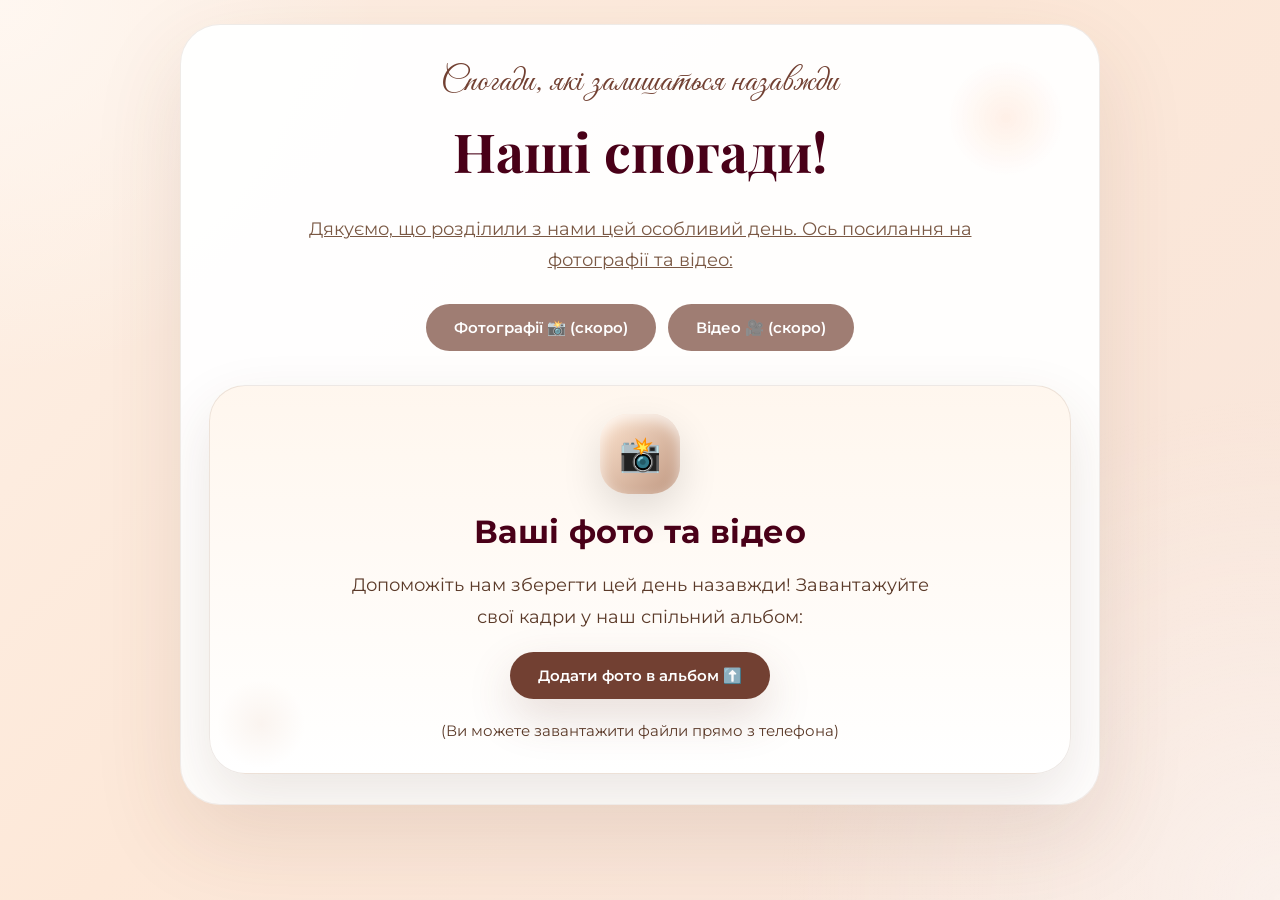
==== commit 40fdfa7f: "Update post_wedding.js" ====
--- a/post_wedding.html
+++ b/post_wedding.html
@@ -15,6 +15,14 @@
     <audio id="postWeddingMusic" preload="metadata" loop playsinline muted>
         <source src="ZAYN_Dusk_Till_Dawn_feat_Sia128kb.mp3" type="audio/mpeg">
     </audio>
+
+    <div id="audioModal" class="audio-modal">
+        <div class="audio-modal-overlay"></div>
+        <div class="audio-modal-content">
+            <button class="audio-modal-close" onclick="closeAudioModal()">✕</button>
+            <div class="audio-modal-hint">Тицни сюди для увімкнення аудіо доріжки</div>
+        </div>
+    </div>
 
     <div class="player-controls">
         <div class="player-info">
@@ -43,8 +51,7 @@
             </div>
 
             <div class="intro-copy">
-                <div class="post-audio-hint">Тицни сюди для увімкнення аудіо доріжки</div>
-                <p>Дякуємо, що розділили з нами цей особливий день. Ось посилання на фотографії та відео:</p>
+                <p onclick="openAudioModal()" style="cursor: pointer; text-decoration: underline;">Дякуємо, що розділили з нами цей особливий день. Ось посилання на фотографії та відео:</p>
             </div>
 
             <div class="links-container">
--- a/post_wedding.css
+++ b/post_wedding.css
@@ -378,7 +378,100 @@
     }
 }
 
+@keyframes slideUpModal {
+    from {
+        transform: translateY(100%);
+        opacity: 0;
+    }
+    to {
+        transform: translateY(0);
+        opacity: 1;
+    }
+}
+
+.audio-modal {
+    position: fixed;
+    inset: 0;
+    display: flex;
+    align-items: flex-end;
+    justify-content: center;
+    z-index: 2000;
+    opacity: 0;
+    visibility: hidden;
+    transition: opacity 0.3s ease, visibility 0.3s ease;
+    pointer-events: none;
+}
+
+.audio-modal.active {
+    opacity: 1;
+    visibility: visible;
+    pointer-events: auto;
+}
+
+.audio-modal-overlay {
+    position: absolute;
+    inset: 0;
+    background: rgba(0, 0, 0, 0.6);
+    backdrop-filter: blur(4px);
+}
+
+.audio-modal-content {
+    position: relative;
+    background: rgba(255, 255, 255, 0.95);
+    border-radius: 28px 28px 0 0;
+    padding: 32px 28px 40px;
+    max-width: 520px;
+    width: 100%;
+    box-shadow: 0 -10px 40px rgba(0, 0, 0, 0.2);
+    animation: slideUpModal 0.4s ease-out forwards;
+    transform: translateY(100%);
+}
+
+.audio-modal.active .audio-modal-content {
+    animation: slideUpModal 0.4s ease-out forwards;
+    transform: translateY(0);
+}
+
+.audio-modal-close {
+    position: absolute;
+    top: 14px;
+    right: 16px;
+    background: none;
+    border: none;
+    font-size: 28px;
+    color: var(--cabernet);
+    cursor: pointer;
+    width: 36px;
+    height: 36px;
+    display: flex;
+    align-items: center;
+    justify-content: center;
+    transition: opacity 0.2s ease;
+}
+
+.audio-modal-close:hover {
+    opacity: 0.7;
+}
+
+.audio-modal-hint {
+    font-size: 1.4rem;
+    font-weight: 700;
+    color: var(--cabernet);
+    text-align: center;
+    letter-spacing: 0.3px;
+    line-height: 1.6;
+}
+
 @media (max-width: 768px) {
+    .audio-modal-content {
+        border-radius: 24px 24px 0 0;
+        padding: 28px 24px 36px;
+    }
+
+    .audio-modal-hint {
+        font-size: 1.2rem;
+    }
+}
     .page-card {
         padding: 36px 28px 30px;
     }
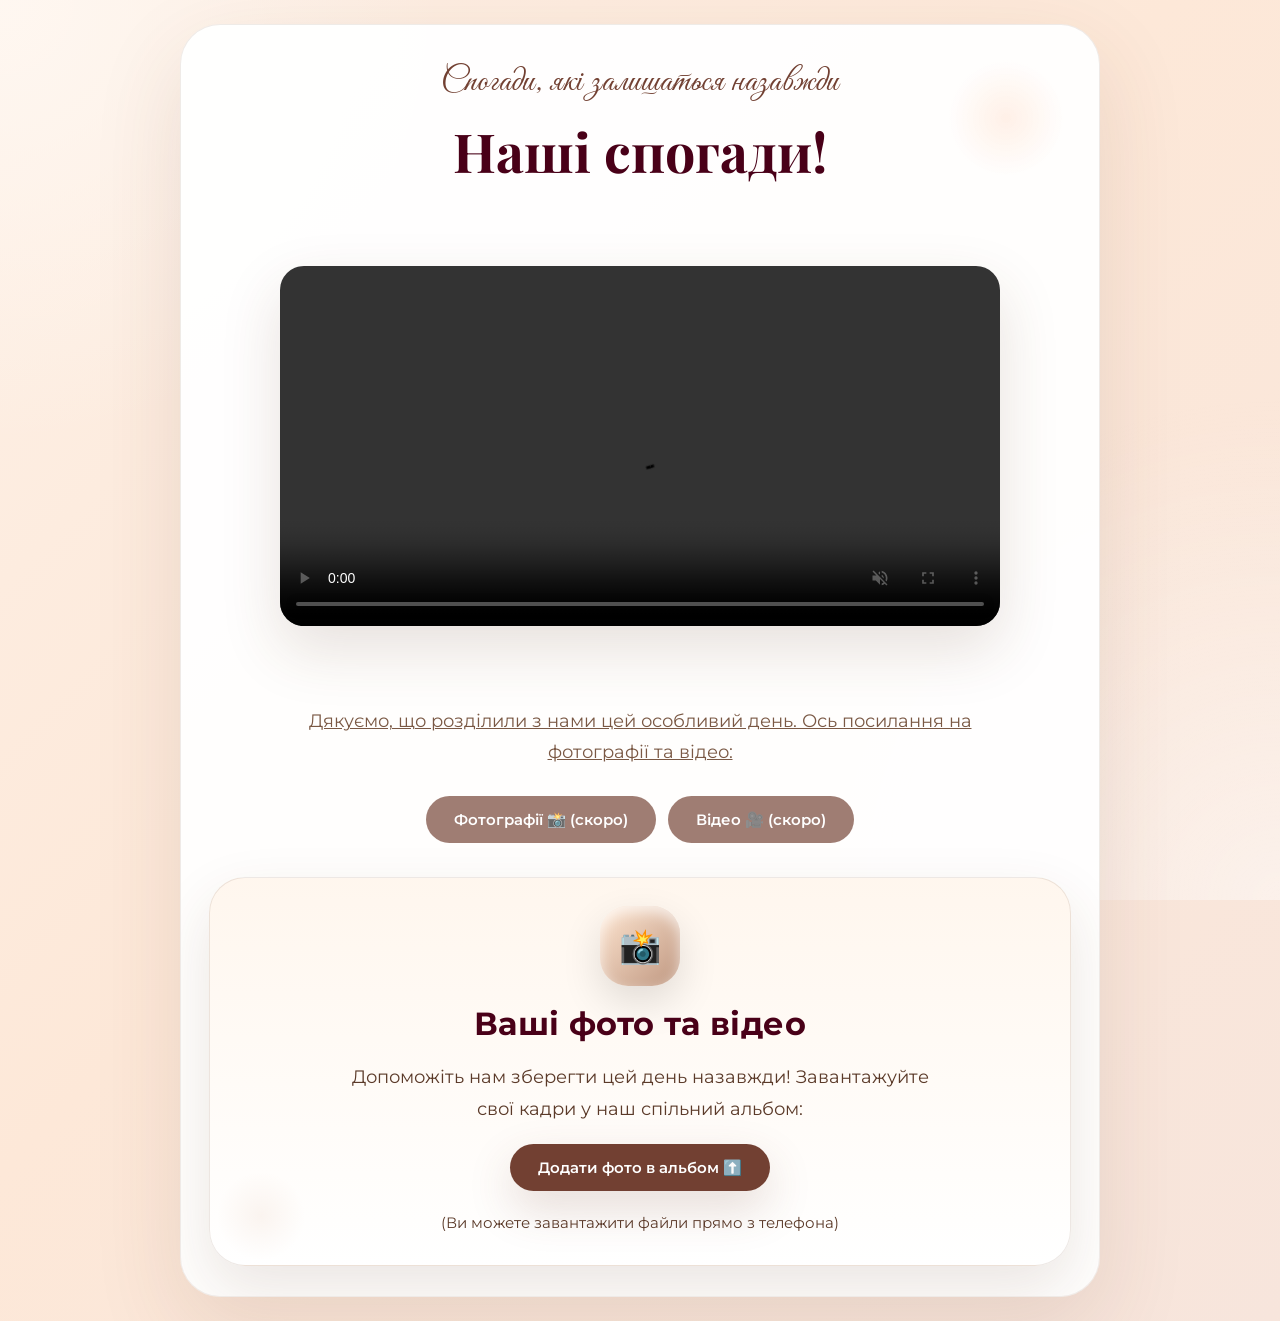
==== commit 9ce56203: "Update envelope-bg.mp4" ====
--- a/post_wedding.html
+++ b/post_wedding.html
@@ -50,6 +50,13 @@
                 <h1>Наші спогади!</h1>
             </div>
 
+            <div class="video-container">
+                <video id="postWeddingVideo" preload="metadata" loop playsinline muted controls>
+                    <source src="wedding-video.mp4" type="video/mp4">
+                    <source src="wedding-video.webm" type="video/webm">
+                </video>
+            </div>
+
             <div class="intro-copy">
                 <p onclick="openAudioModal()" style="cursor: pointer; text-decoration: underline;">Дякуємо, що розділили з нами цей особливий день. Ось посилання на фотографії та відео:</p>
             </div>
--- a/post_wedding.css
+++ b/post_wedding.css
@@ -95,6 +95,22 @@
     font-size: clamp(2.8rem, 4.2vw, 4.2rem);
     margin: 0;
     color: var(--cabernet);
+}
+
+.video-container {
+    display: flex;
+    justify-content: center;
+    margin: 80px auto 80px;
+    max-width: 720px;
+}
+
+.video-container video {
+    width: 100%;
+    height: auto;
+    max-width: 100%;
+    border-radius: 24px;
+    box-shadow: 0 24px 60px rgba(94, 58, 34, 0.15);
+    object-fit: cover;
 }
 
 .intro-copy {
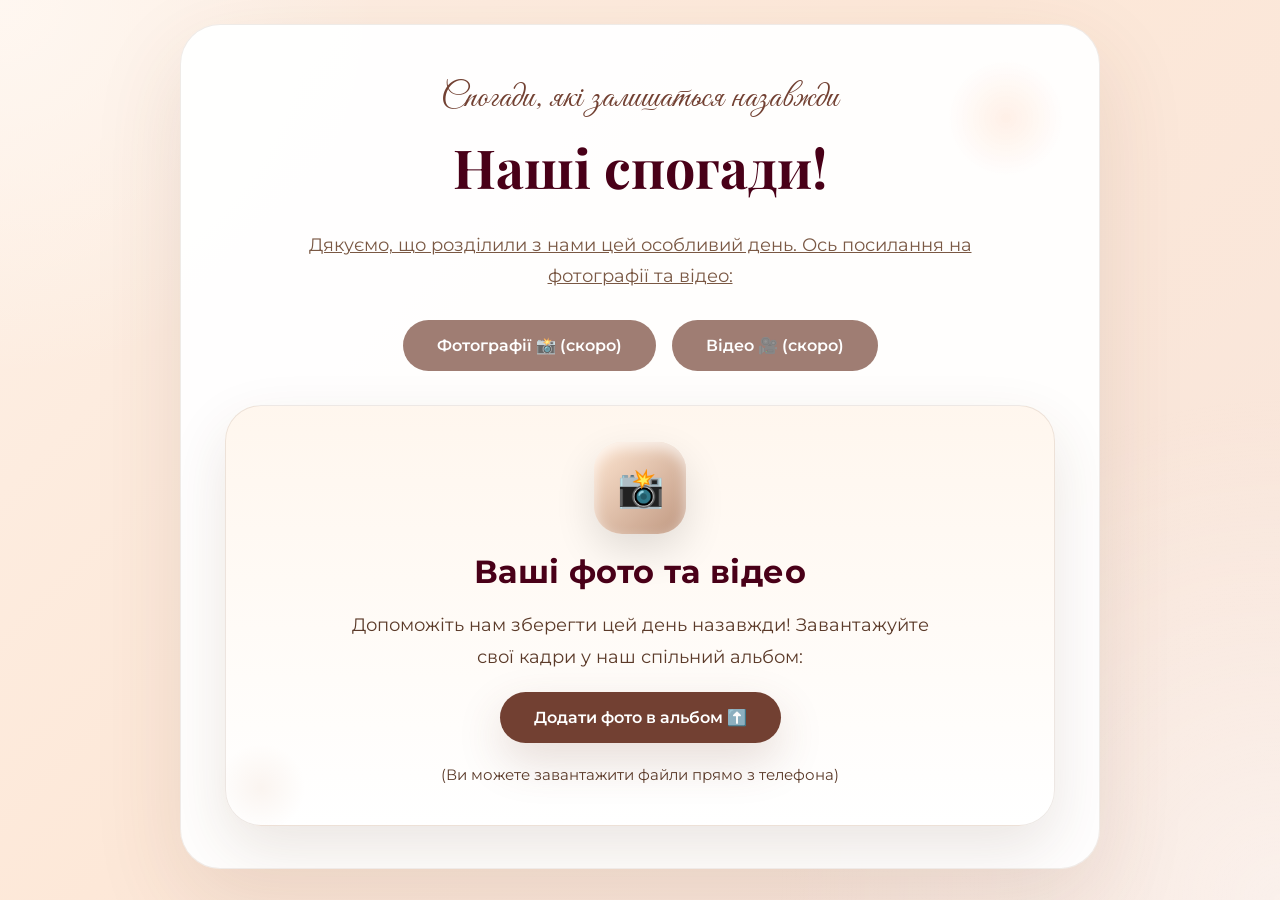
==== commit 9343585b: "Update post_wedding.js" ====
--- a/post_wedding.html
+++ b/post_wedding.html
@@ -50,13 +50,6 @@
                 <h1>Наші спогади!</h1>
             </div>
 
-            <div class="video-container">
-                <video id="postWeddingVideo" preload="metadata" loop playsinline muted controls>
-                    <source src="wedding-video.mp4" type="video/mp4">
-                    <source src="wedding-video.webm" type="video/webm">
-                </video>
-            </div>
-
             <div class="intro-copy">
                 <p onclick="openAudioModal()" style="cursor: pointer; text-decoration: underline;">Дякуємо, що розділили з нами цей особливий день. Ось посилання на фотографії та відео:</p>
             </div>
--- a/post_wedding.css
+++ b/post_wedding.css
@@ -95,22 +95,6 @@
     font-size: clamp(2.8rem, 4.2vw, 4.2rem);
     margin: 0;
     color: var(--cabernet);
-}
-
-.video-container {
-    display: flex;
-    justify-content: center;
-    margin: 80px auto 80px;
-    max-width: 720px;
-}
-
-.video-container video {
-    width: 100%;
-    height: auto;
-    max-width: 100%;
-    border-radius: 24px;
-    box-shadow: 0 24px 60px rgba(94, 58, 34, 0.15);
-    object-fit: cover;
 }
 
 .intro-copy {
@@ -487,9 +471,9 @@
     .audio-modal-hint {
         font-size: 1.2rem;
     }
-}
+
     .page-card {
-        padding: 36px 28px 30px;
+        padding: 44px 36px 36px;
     }
 
     .links-container {
